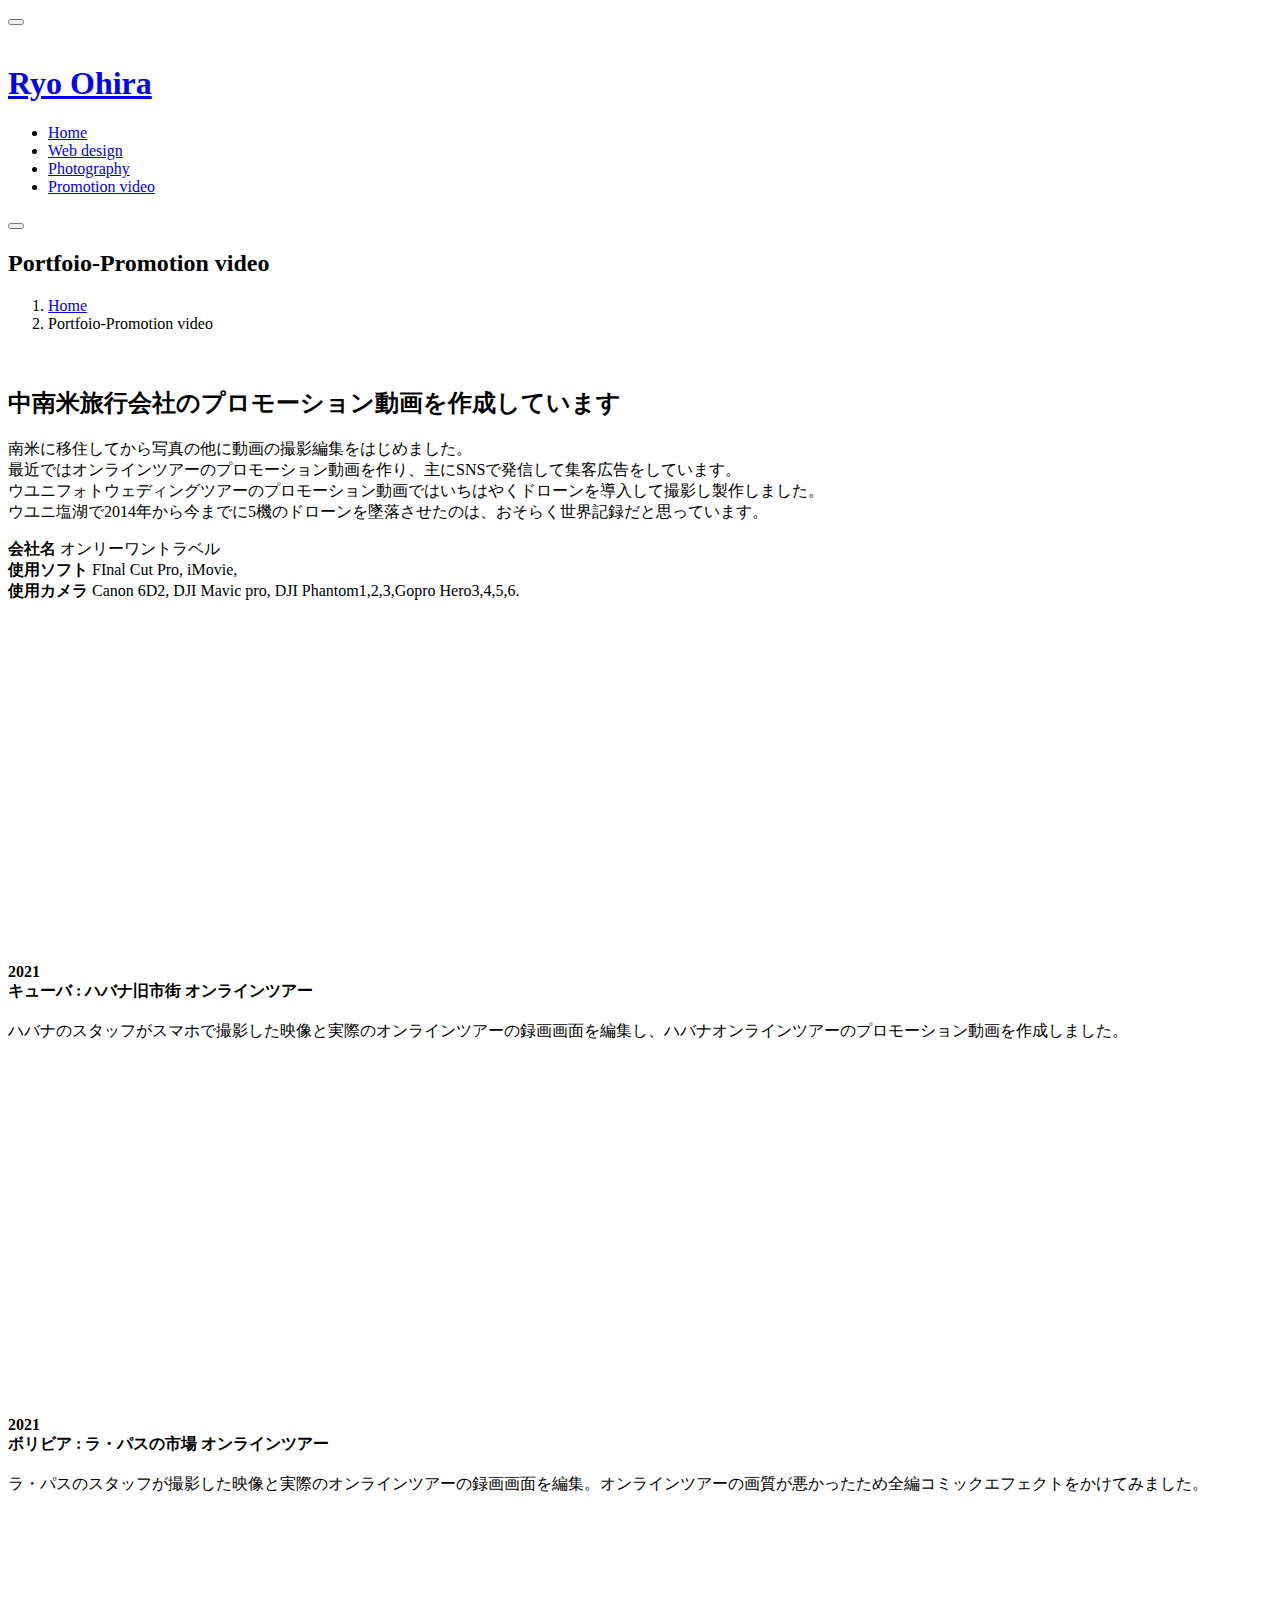
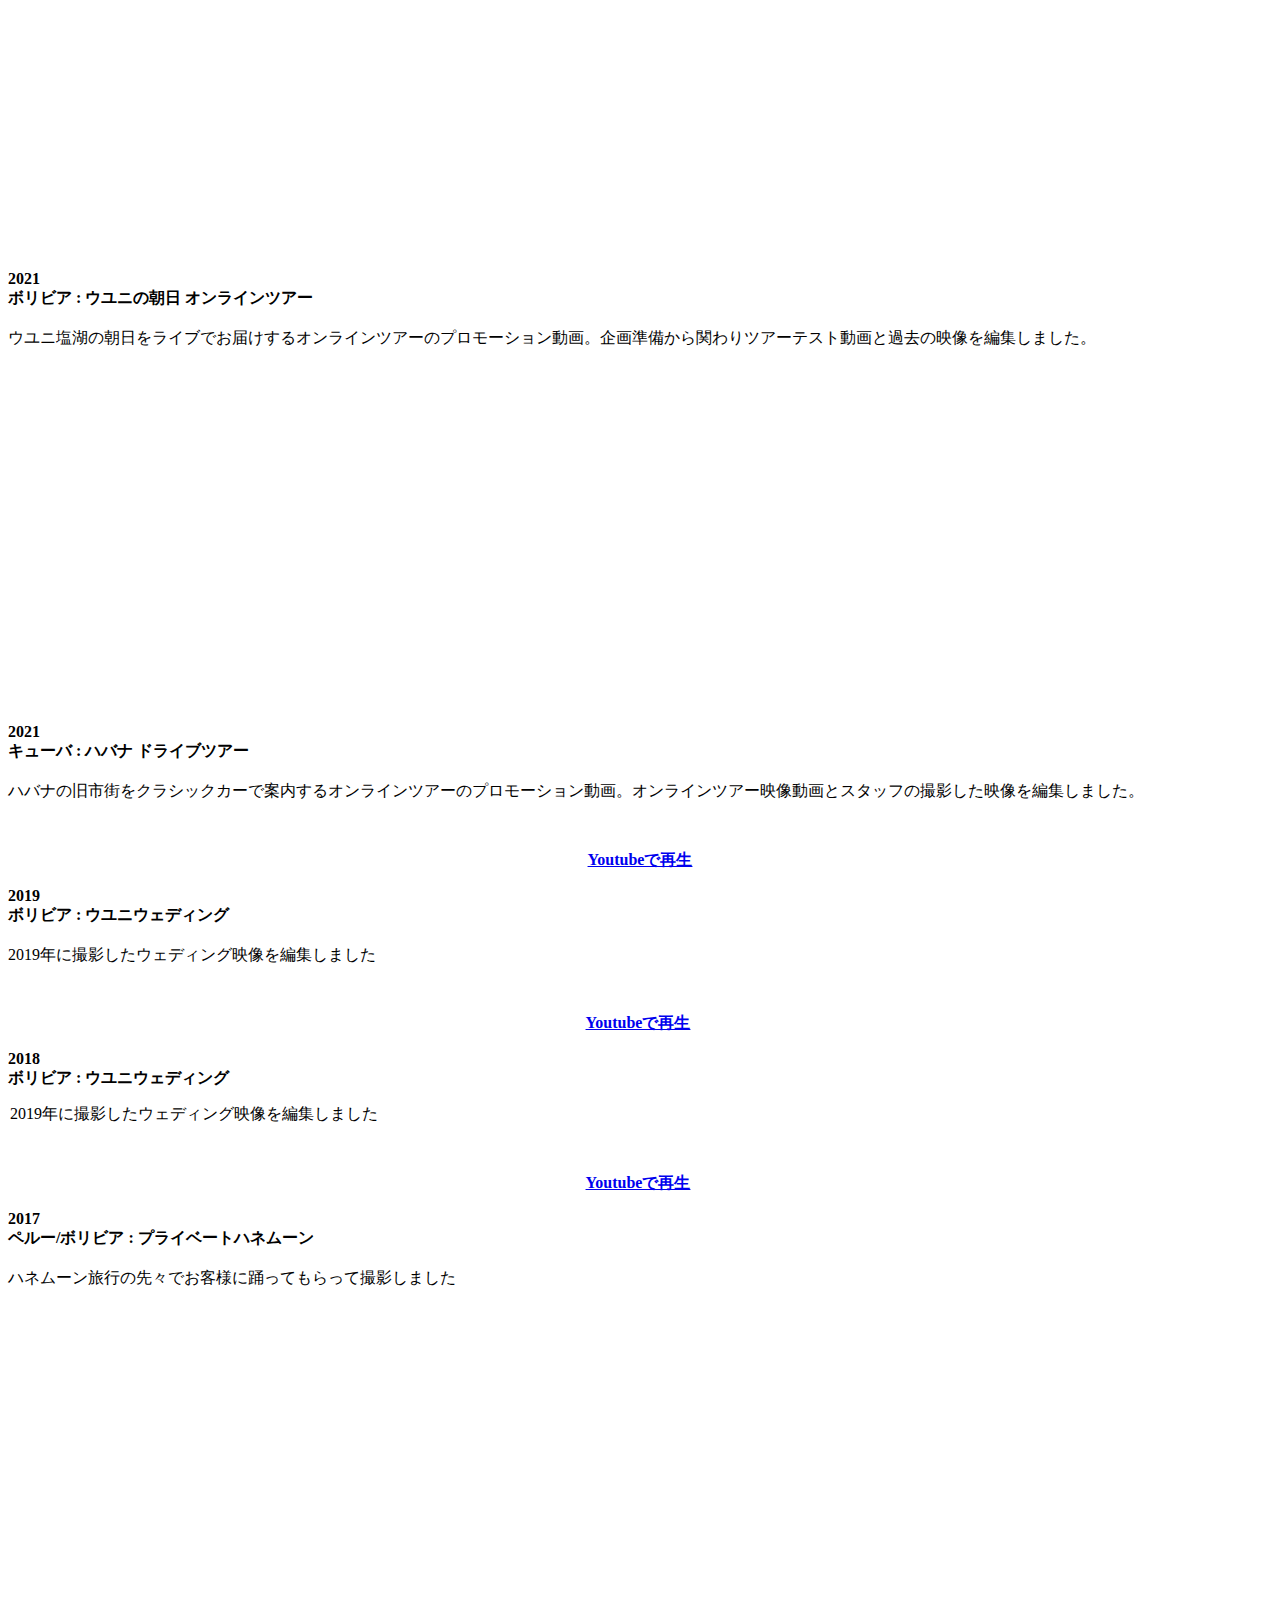
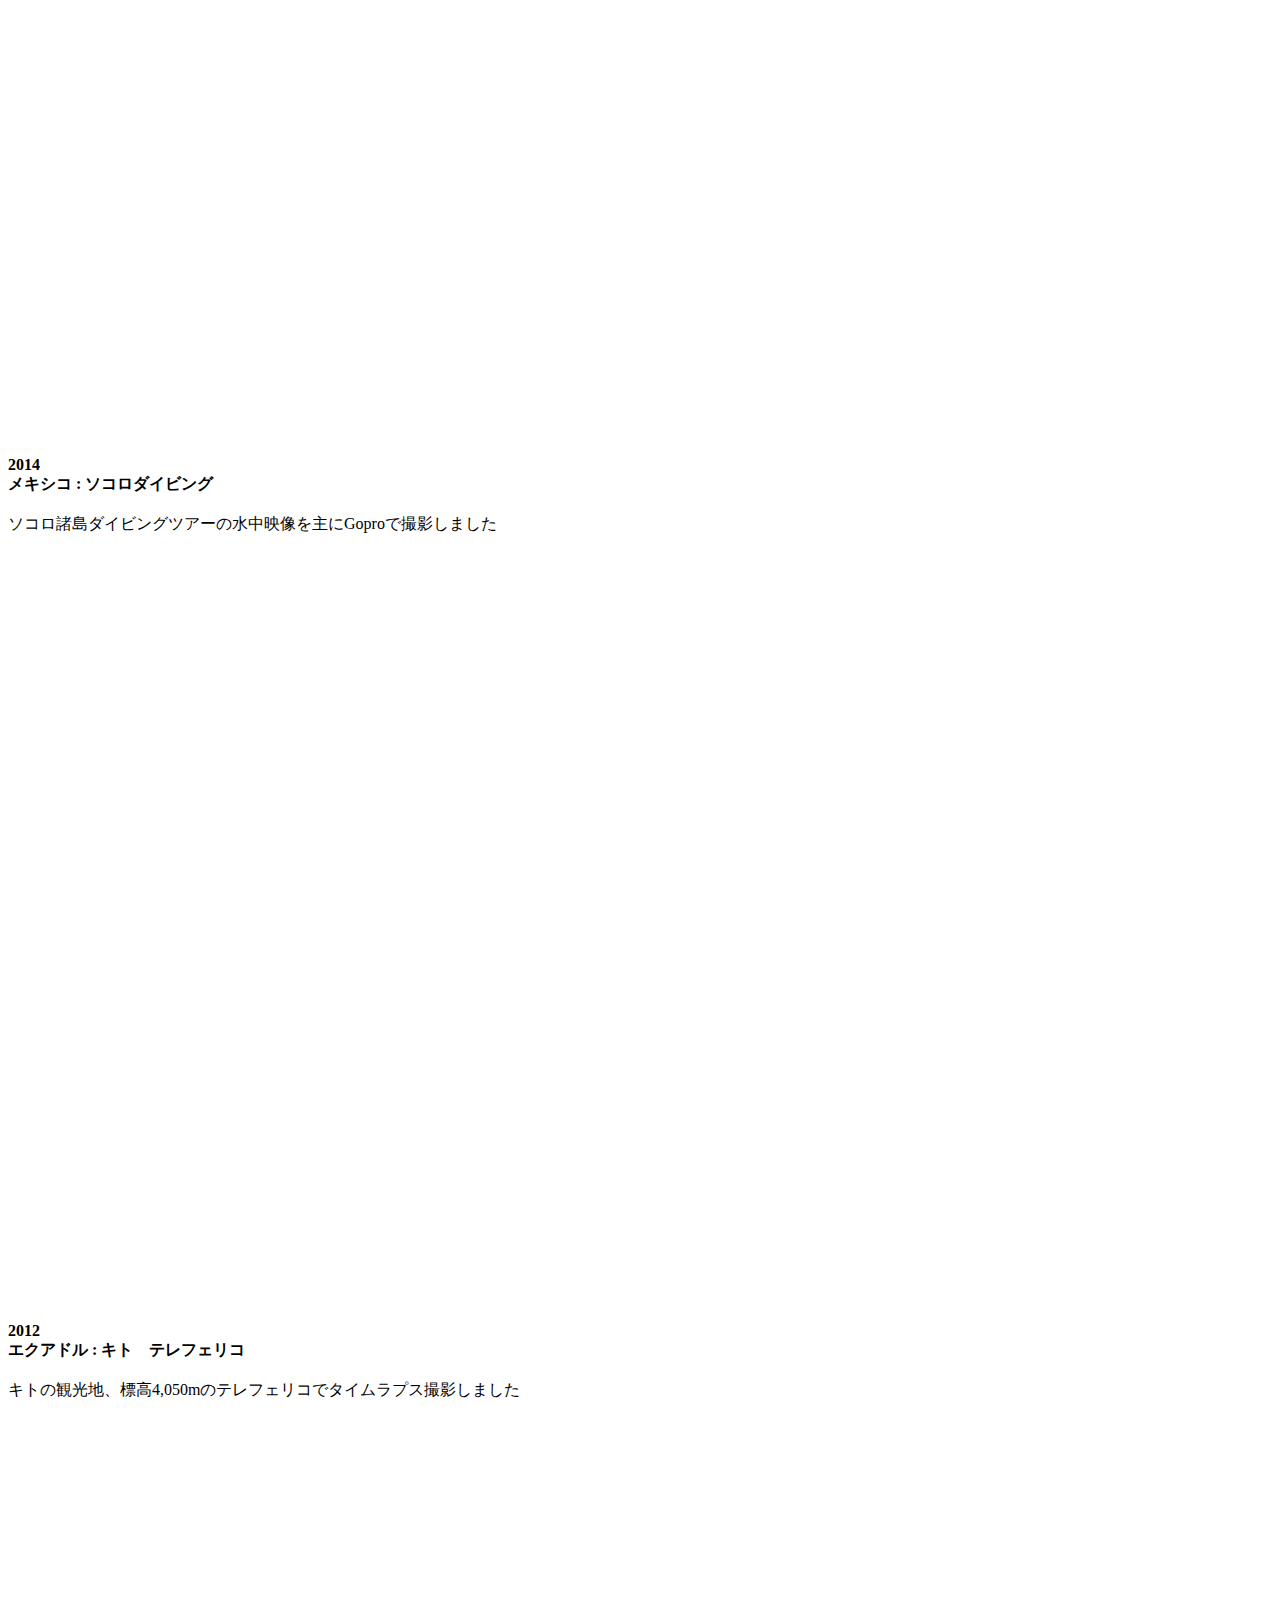
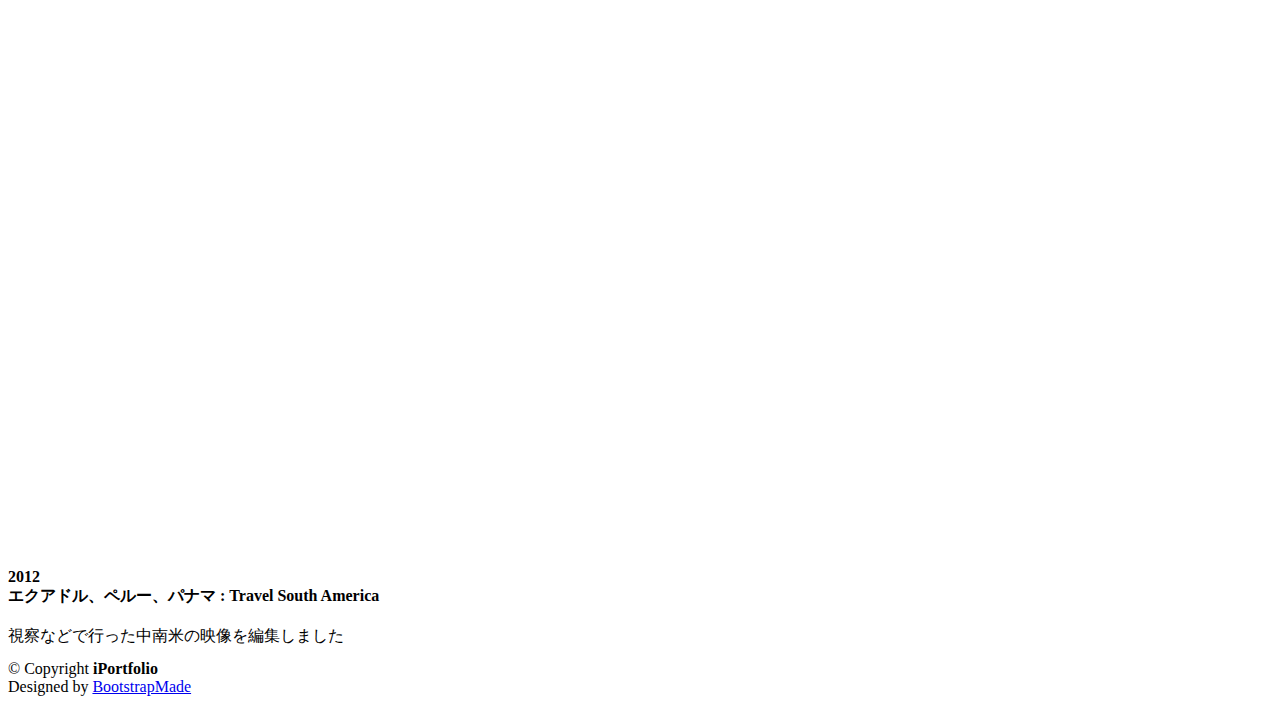
==== portfolio-films.html @ 9f3092cd "Add files via upload" ====
<!DOCTYPE html>
<html lang="en">

<head>
  <meta charset="utf-8">
  <meta content="width=device-width, initial-scale=1.0" name="viewport">

  <title>Portfolio Promotion video | Ryo Ohira</title>
  <meta content="" name="description">
  <meta content="" name="keywords">

  <!-- Favicons -->
  <link href="assets/img/favicon.png" rel="icon">
  <link href="assets/img/apple-touch-icon.png" rel="apple-touch-icon">

  <!-- Google Fonts -->
  <link href="https://fonts.googleapis.com/css?family=Open+Sans:300,300i,400,400i,600,600i,700,700i|Raleway:300,300i,400,400i,500,500i,600,600i,700,700i|Poppins:300,300i,400,400i,500,500i,600,600i,700,700i" rel="stylesheet">

  <!-- Vendor CSS Files -->
  <link href="assets/vendor/bootstrap/css/bootstrap.min.css" rel="stylesheet">
  <link href="assets/vendor/icofont/icofont.min.css" rel="stylesheet">
  <link href="assets/vendor/boxicons/css/boxicons.min.css" rel="stylesheet">
  <link href="assets/vendor/venobox/venobox.css" rel="stylesheet">
  <link href="assets/vendor/owl.carousel/assets/owl.carousel.min.css" rel="stylesheet">
  <link href="assets/vendor/aos/aos.css" rel="stylesheet">

  <!-- Template Main CSS File -->
  <link href="assets/css/style.css" rel="stylesheet">

  <!-- =======================================================
  * Template Name: iPortfolio - v1.5.1
  * Template URL: https://bootstrapmade.com/iportfolio-bootstrap-portfolio-websites-template/
  * Author: BootstrapMade.com
  * License: https://bootstrapmade.com/license/
  ======================================================== -->
</head>

<body>

  <!-- ======= Mobile nav toggle button ======= -->
  <button type="button" class="mobile-nav-toggle d-xl-none"><i class="icofont-navigation-menu"></i></button>

  <!-- ======= Header ======= -->
  <header id="header">
    <div class="d-flex flex-column">

        <div class="profile">
            <img src="assets/img/portfolio/selfie.jpg" alt="" class="img-fluid rounded-circle">
            <h1 class="text-light"><a href="index.html">Ryo Ohira</a></h1>
            <div class="social-links mt-3 text-center">
              <a href="https://www.instagram.com/riodekito/" class="instagram"><i class="bx bxl-instagram"></i></a>
            </div>
        </div>

      <nav class="nav-menu">
        <ul>
          <li><a href="index.html"><i class="bx bx-home"></i> <span>Home</span></a></li>
          <li><a href="portfolio-web.html"><i class="bx bx-world"></i> <span>Web design</span></a></li>
          <li><a href="portfolio-photo.html"><i class="bx bxs-camera"></i> <span>Photography</span></a></li>
          <li class="active"><a href="portfolio-films.html"><i class="bx bx-movie-play"></i>Promotion video</a></li>
        </ul>
      </nav><!-- .nav-menu -->
      <button type="button" class="mobile-nav-toggle d-xl-none"><i class="icofont-navigation-menu"></i></button>

    </div>
  </header><!-- End Header -->

  <main id="main">

    <!-- ======= Breadcrumbs ======= -->
    <section id="breadcrumbs" class="breadcrumbs">
      <div class="container">

        <div class="d-flex justify-content-between align-items-center">
          <h2>Portfoio-Promotion video</h2>
          <ol>
            <li><a href="index.html">Home</a></li>
            <li>Portfoio-Promotion video</li>
          </ol>
        </div>

      </div>
    </section><!-- End Breadcrumbs -->

    <!-- ======= Portfolio Details Section ======= -->
    <section id="portfolio-details" class="portfolio-details">
      <div class="container">

        <div class="portfolio-details-container">

          <div class="owl-carousel portfolio-details-carousel">
            <img src="assets/img/portfolio/filmtop-03.jpg" class="img-fluid" alt="">
          </div>

        </div>

        <div class="portfolio-description">
          <h2>中南米旅行会社のプロモーション動画を作成しています</h2>
          <p>
            南米に移住してから写真の他に動画の撮影編集をはじめました。</br>
            最近ではオンラインツアーのプロモーション動画を作り、主にSNSで発信して集客広告をしています。</br>
            ウユニフォトウェディングツアーのプロモーション動画ではいちはやくドローンを導入して撮影し製作しました。</br>
            ウユニ塩湖で2014年から今までに5機のドローンを墜落させたのは、おそらく世界記録だと思っています。
          </p>
          
            <i class="icofont-rounded-right"></i> <strong>会社名</strong> オンリーワントラベル</br>
            <i class="icofont-rounded-right"></i> <strong>使用ソフト</strong> FInal Cut Pro, iMovie,</br>
            <i class="icofont-rounded-right"></i> <strong>使用カメラ</strong> Canon 6D2, DJI Mavic pro, DJI Phantom1,2,3,Gopro Hero3,4,5,6. 
        </div>

      </div>
    </section>
    <!-- End Portfolio Details Section -->
    <!-- ======= Portfolio Section ======= -->
    <section id="portfolio" class="portfolio section-bg">

      <div class="container">
        <div class="row portfolio-container" data-aos="fade-up" data-aos-delay="100">

        <div class="col-lg-4 col-md-6 portfolio-item filter-app">
            <div class="youtube">
                <iframe width="560" height="315" src="https://www.youtube.com/embed/Au5PBlcolYo" title="YouTube video player" frameborder="0" allow="accelerometer; autoplay; clipboard-write; encrypted-media; gyroscope; picture-in-picture" allowfullscreen></iframe>
            </div>
            <p style="size: 70%; padding-top: 10px;line-height: 1;"></p>
              <b>2021</b><br>
              <b>キューバ : ハバナ旧市街 オンラインツアー</b></p>
            <p style="size: 60%; padding-top: 4px;line-height: 1.1;">
              ハバナのスタッフがスマホで撮影した映像と実際のオンラインツアーの録画画面を編集し、ハバナオンラインツアーのプロモーション動画を作成しました。
            </p>
        </div>
        <div class="col-lg-4 col-md-6 portfolio-item filter-app">
            <div class="youtube">
                <iframe width="560" height="315" src="https://www.youtube.com/embed/5PwyWrKPQI4" title="YouTube video player" frameborder="0" allow="accelerometer; autoplay; clipboard-write; encrypted-media; gyroscope; picture-in-picture" allowfullscreen></iframe>
            </div>
            <p style="size: 70%; padding-top: 10px;line-height: 1;"></p>
              <b>2021</b><br>
              <b>ボリビア : ラ・パスの市場 オンラインツアー</b>
            </p>
            <p style="size: 60%; padding-top: 4px;line-height: 1.1;">
              ラ・パスのスタッフが撮影した映像と実際のオンラインツアーの録画画面を編集。オンラインツアーの画質が悪かったため全編コミックエフェクトをかけてみました。
            </p>
        </div>
        <div class="col-lg-4 col-md-6 portfolio-item filter-app">
            <div class="youtube">
                <iframe width="560" height="315" src="https://www.youtube.com/embed/YSRTZqr0xO0" title="YouTube video player" frameborder="0" allow="accelerometer; autoplay; clipboard-write; encrypted-media; gyroscope; picture-in-picture" allowfullscreen></iframe>
            </div>
            <p style="size: 70%; padding-top: 10px;line-height: 1;"></p>
              <b>2021</b><br>
              <b>ボリビア : ウユニの朝日 オンラインツアー</b>
            </p>
            <p style="size: 60%; padding-top: 4px;line-height: 1.1;">
              ウユニ塩湖の朝日をライブでお届けするオンラインツアーのプロモーション動画。企画準備から関わりツアーテスト動画と過去の映像を編集しました。
            </p>
        </div>
        <div class="col-lg-4 col-md-6 portfolio-item filter-app">
            <div class="youtube">
                <iframe width="560" height="315" src="https://www.youtube.com/embed/4jVHRM2Kip4" title="YouTube video player" frameborder="0" allow="accelerometer; autoplay; clipboard-write; encrypted-media; gyroscope; picture-in-picture" allowfullscreen></iframe>
            </div>
            <p style="size: 70%; padding-top: 10px;line-height: 1;"></p>
              <b>2021</b><br>
              <b>キューバ : ハバナ ドライブツアー</b>
            </p>
            <p style="size: 60%; padding-top: 4px;line-height: 1.1;">
              ハバナの旧市街をクラシックカーで案内するオンラインツアーのプロモーション動画。オンラインツアー映像動画とスタッフの撮影した映像を編集しました。
            </p>
        </div>   

      </div>
    </div>
  </section>
<!-- End Portfolio Details Section -->
    <!-- ======= Portfolio Section ======= -->
    <section id="portfolio" class="portfolio section-bg">

      <div class="container">
        <div class="row portfolio-container" data-aos="fade-up" data-aos-delay="100">
          <div class="col-lg-4 col-md-6 portfolio-item filter-web">
            <div class="portfolio-wrap">
                <img src="assets/img/portfolio/pv2019.jpg" class="img-fluid" alt="">
                <div class="portfolio-links">
                 <a href="https://www.youtube.com/watch?v=FOdtjRweVF0" title="More Details"><i class="bx bx-link"></i></a>
                </div>
            </div>
            <p style="size: 60%; text-align: center;">
              <a href="https://www.youtube.com/watch?v=FOdtjRweVF0"><b>Youtubeで再生</b></a>
            </p>
          <p style="size: 70%; line-height: 1;"></p>
            <b>2019 </b><br>
            <b>ボリビア : ウユニウェディング</b>
          </p>
          <p style="size: 60%; padding-top: 4px;line-height: 1.1;">
            2019年に撮影したウェディング映像を編集しました
          </p>

      </div>        
      <div class="col-lg-4 col-md-6 portfolio-item filter-app">
        <div class="portfolio-wrap">
          <img src="assets/img/portfolio/pv2018.jpg" class="img-fluid" alt="">
          <div class="portfolio-links">
           <a href="https://www.youtube.com/watch?v=mOuFZ7NGOtk" title="More Details"><i class="bx bx-link"></i></a>
          </div>
      </div>
      <p style="size: 60%; text-align: center; padding: 0 4px 0 0;">
        <a href="https://www.youtube.com/watch?v=mOuFZ7NGOtk"><b>Youtubeで再生</b></a>
      </p>
          <p style="size: 70%; line-height: 1;"></p>
          <b>2018</b><br>
          <b>ボリビア : ウユニウェディング</b>
        </p>
        <p style="size: 60%; padding: 0 0 0 2px;line-height: 1.1;">
          2019年に撮影したウェディング映像を編集しました
        </p>
      </div>           
      <div class="col-lg-4 col-md-6 portfolio-item filter-app">
        <div class="portfolio-wrap">
          <img src="assets/img/portfolio/pv2017Mori.jpg" class="img-fluid" alt="">
          <div class="portfolio-links">
           <a href="https://www.youtube.com/watch?v=mmlCXZKPslY" title="More Details"><i class="bx bx-link"></i></a>
          </div>
      </div>
      <p style="size: 60%; text-align: center; padding: 0 4px 0 0;">
        <a href="https://www.youtube.com/watch?v=mmlCXZKPslY"><b>Youtubeで再生</b></a>
      </p>
          <p style="size: 70%; padding: 0 2px 0 0;line-height: 1;"></p>
          <b>2017</b><br>
          <b>ペルー/ボリビア : プライベートハネムーン</b>
        </p>
        <p style="size: 60%; padding-top: 4px;line-height: 1.1;">
          ハネムーン旅行の先々でお客様に踊ってもらって撮影しました
        </p>
      </div>        

    </div>
  </div>
</section>
<!-- End Portfolio Details Section -->
  <!-- ======= Portfolio Section ======= -->
  <section id="portfolio" class="portfolio section-bg">

    <div class="container">
      <div class="row portfolio-container" data-aos="fade-up" data-aos-delay="100">

        <div class="col-lg-4 col-md-6 portfolio-item filter-app">
          <div style="padding:56.25% 0 0 0;position:relative;">
            <iframe src="https://player.vimeo.com/video/89160348?badge=0&amp;autopause=0&amp;player_id=0&amp;app_id=58479&amp;h=e9d50a706b" frameborder="0" allow="autoplay; fullscreen; picture-in-picture" allowfullscreen style="position:absolute;top:0;left:0;width:100%;height:100%;" title="Socorro, Mexico 2014"></iframe>
          </div><script src="https://player.vimeo.com/api/player.js"></script>
          <p style="size: 70%; padding-top: 10px;line-height: 1;"></p>
          <b>2014</b><br>
          <b>メキシコ : ソコロダイビング</b>
        </p>
        <p style="size: 60%; padding-top: 4px;line-height: 1.1;">
          ソコロ諸島ダイビングツアーの水中映像を主にGoproで撮影しました
        </p>
      　</div>  
        <div class="col-lg-4 col-md-6 portfolio-item filter-app">
          <div style="padding:56.25% 0 0 0;position:relative;">
           <iframe src="https://player.vimeo.com/video/61218135?badge=0&amp;autopause=0&amp;player_id=0&amp;app_id=58479&amp;h=2335d71abc" frameborder="0" allow="autoplay; fullscreen; picture-in-picture" allowfullscreen style="position:absolute;top:0;left:0;width:100%;height:100%;" title="Telef&amp;eacute;rico, Quito, Pichincha Ecuador. Tiltshift"></iframe>
          </div><script src="https://player.vimeo.com/api/player.js"></script>
          <p style="size: 70%; padding-top: 10px;line-height: 1;"></p>
          <b>2012</b><br>
          <b>エクアドル : キト　テレフェリコ</b>
        </p>
        <p style="size: 60%; padding-top: 4px;line-height: 1.1;">
          キトの観光地、標高4,050mのテレフェリコでタイムラプス撮影しました
        </p>
        </div>  
        <div class="col-lg-4 col-md-6 portfolio-item filter-app">
          <div style="padding:56.25% 0 0 0;position:relative;">
            <iframe src="https://player.vimeo.com/video/60267400?badge=0&amp;autopause=0&amp;player_id=0&amp;app_id=58479&amp;h=c9ddddfb9d" frameborder="0" allow="autoplay; fullscreen; picture-in-picture" allowfullscreen style="position:absolute;top:0;left:0;width:100%;height:100%;" title="travel south America: Ecuador, Bolivia, Panama. Tiltshift"></iframe>
          </div><script src="https://player.vimeo.com/api/player.js"></script>
          <p style="size: 70%; padding-top: 10px;line-height: 1;"></p>
          <b>2012</b><br>
          <b>エクアドル、ペルー、パナマ : Travel South America</b>
        </p>
        <p style="size: 60%; padding-top: 4px;line-height: 1.1;">
          視察などで行った中南米の映像を編集しました
        </p>
        </div>  
        
        </div>
      </div>
    </section>
<!-- End Portfolio Details Section -->

  </main><!-- End #main -->

  <!-- ======= Footer ======= -->
  <footer id="footer">
    <div class="container">
      <div class="copyright">
        &copy; Copyright <strong><span>iPortfolio</span></strong>
      </div>
      <div class="credits">
        <!-- All the links in the footer should remain intact. -->
        <!-- You can delete the links only if you purchased the pro version. -->
        <!-- Licensing information: https://bootstrapmade.com/license/ -->
        <!-- Purchase the pro version with working PHP/AJAX contact form: https://bootstrapmade.com/iportfolio-bootstrap-portfolio-websites-template/ -->
        Designed by <a href="https://bootstrapmade.com/">BootstrapMade</a>
      </div>
    </div>
  </footer><!-- End  Footer -->

  <a href="#" class="back-to-top"><i class="icofont-simple-up"></i></a>

  <!-- Vendor JS Files -->
  <script src="assets/vendor/jquery/jquery.min.js"></script>
  <script src="assets/vendor/bootstrap/js/bootstrap.bundle.min.js"></script>
  <script src="assets/vendor/jquery.easing/jquery.easing.min.js"></script>
  <script src="assets/vendor/php-email-form/validate.js"></script>
  <script src="assets/vendor/waypoints/jquery.waypoints.min.js"></script>
  <script src="assets/vendor/counterup/counterup.min.js"></script>
  <script src="assets/vendor/isotope-layout/isotope.pkgd.min.js"></script>
  <script src="assets/vendor/venobox/venobox.min.js"></script>
  <script src="assets/vendor/owl.carousel/owl.carousel.min.js"></script>
  <script src="assets/vendor/typed.js/typed.min.js"></script>
  <script src="assets/vendor/aos/aos.js"></script>

  <!-- Template Main JS File -->
  <script src="assets/js/main.js"></script>

</body>

</html>
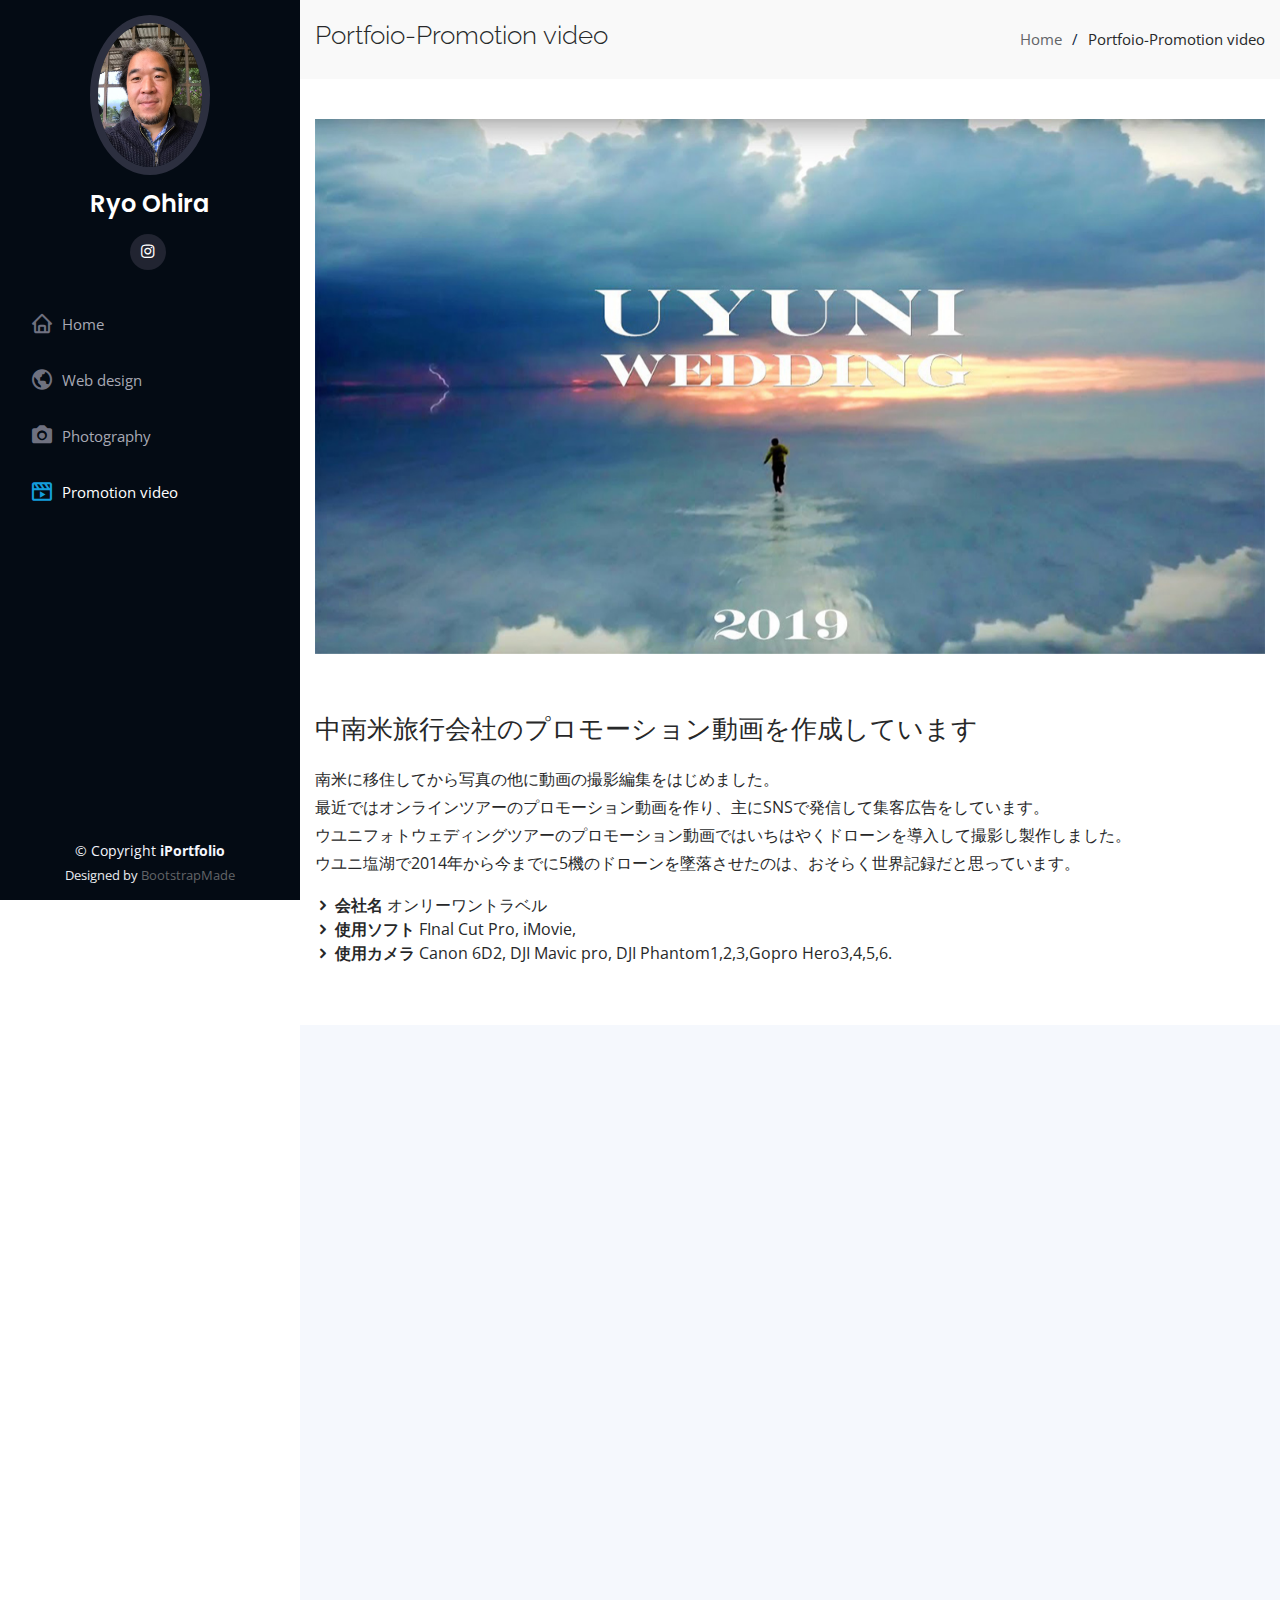
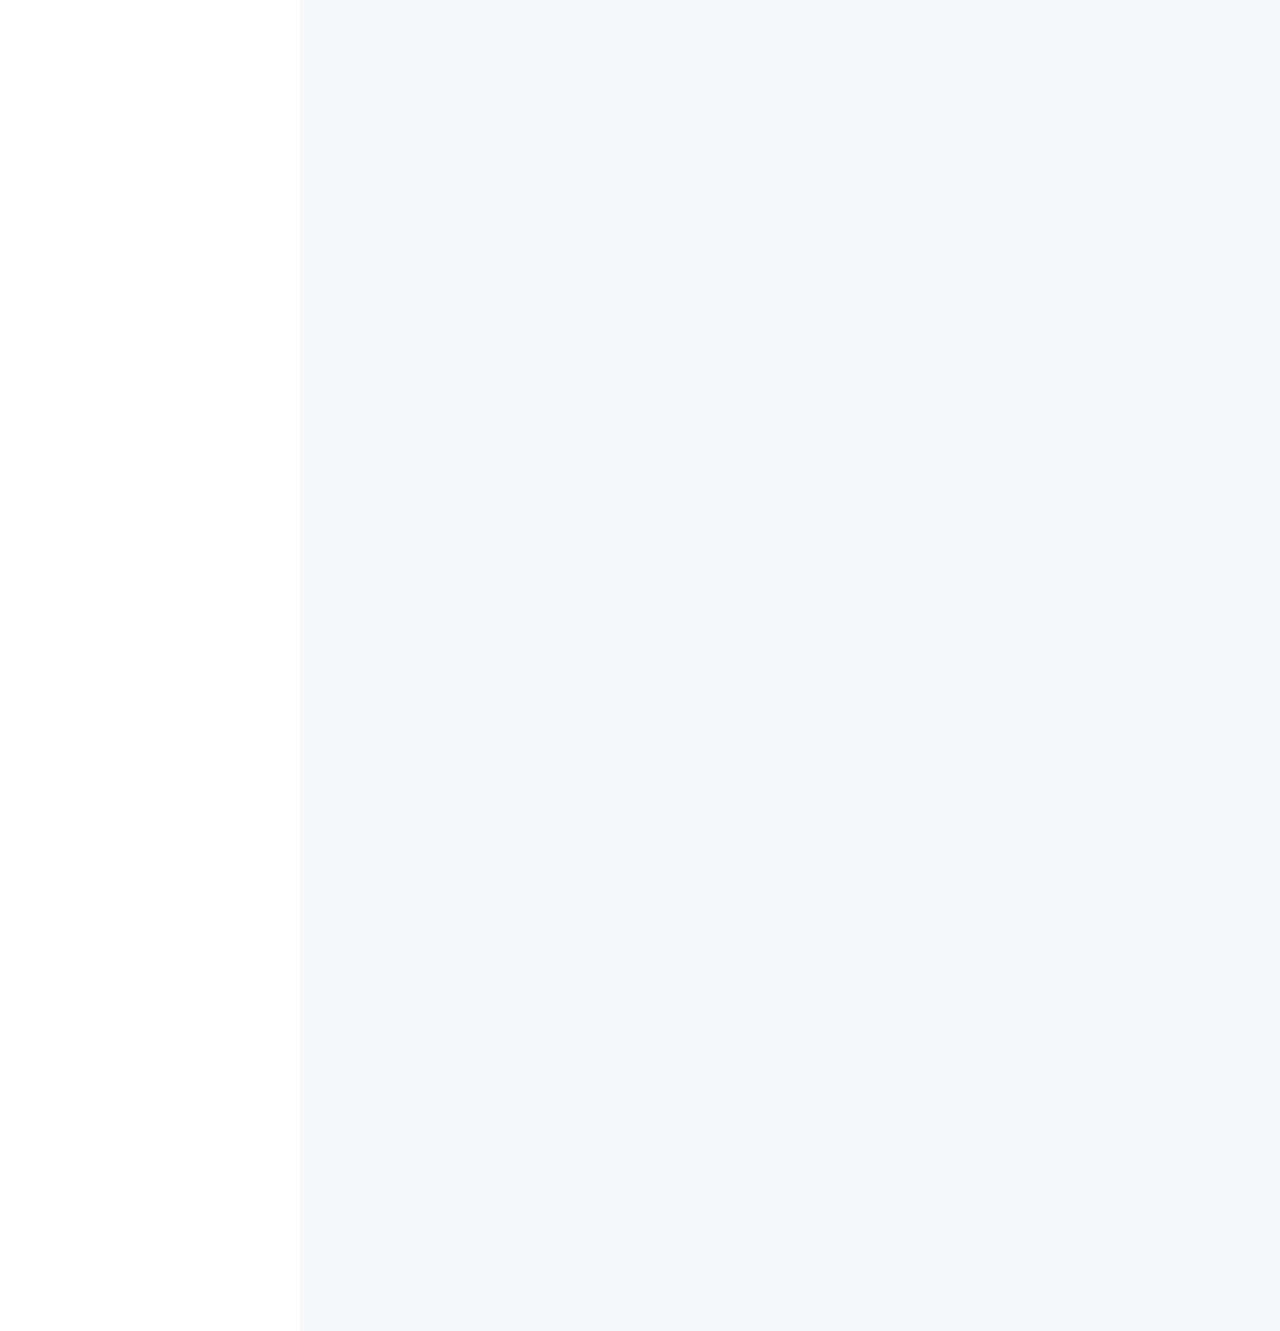
==== commit cfcbf3d3: "Update portfolio-films.html" ====
--- a/portfolio-films.html
+++ b/portfolio-films.html
@@ -45,7 +45,7 @@
     <div class="d-flex flex-column">
 
         <div class="profile">
-            <img src="assets/img/portfolio/selfie.jpg" alt="" class="img-fluid rounded-circle">
+            <img src="assets/img/portfolio/selfie-2.jpg" alt="" class="img-fluid rounded-circle">
             <h1 class="text-light"><a href="index.html">Ryo Ohira</a></h1>
             <div class="social-links mt-3 text-center">
               <a href="https://www.instagram.com/riodekito/" class="instagram"><i class="bx bxl-instagram"></i></a>
@@ -320,4 +320,4 @@
 
 </body>
 
-</html>+</html>
